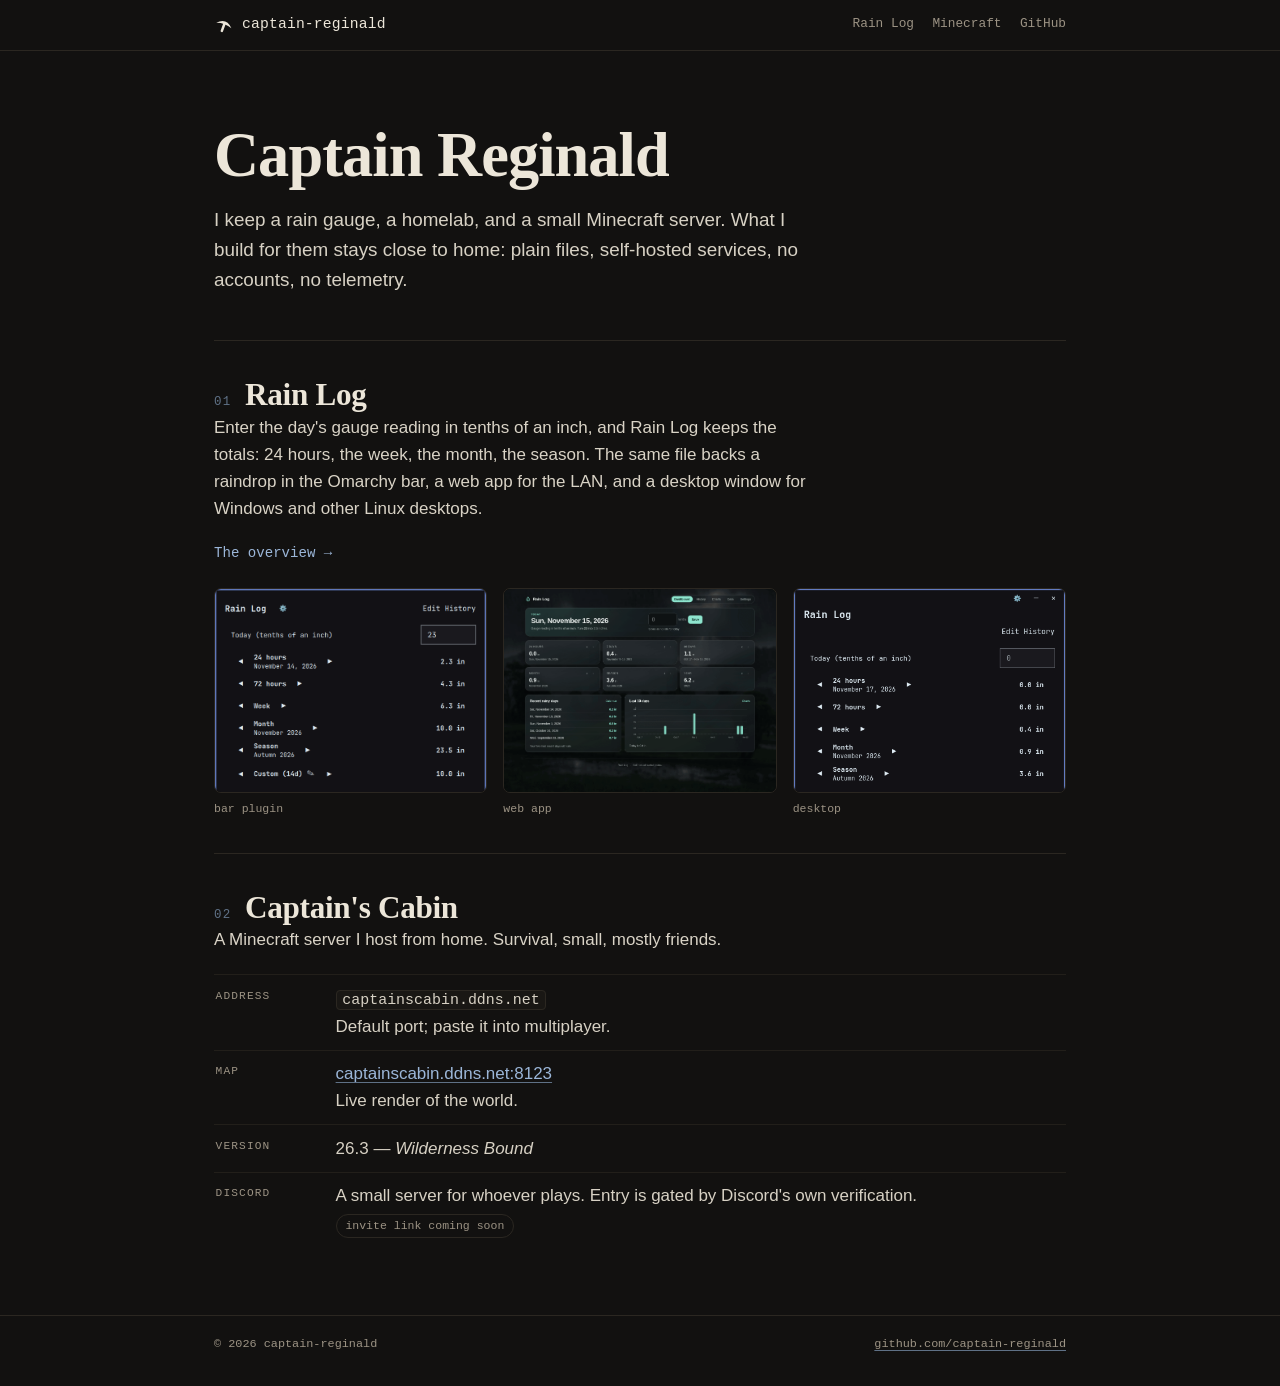
==== index.html @ d4533c63 "Switch brand mark to a pickaxe; label the nav link Minecraft" ====
<!doctype html>
<html lang="en">
<head>
<meta charset="utf-8">
<meta name="viewport" content="width=device-width, initial-scale=1">
<title>Captain Reginald</title>
<meta name="description" content="Captain Reginald — Rain Log, a rainfall journal for Omarchy, the LAN, and the desktop; and Captain's Cabin, a small Minecraft server.">
<meta name="theme-color" content="#121110">
<link rel="icon" href="/favicon.svg" type="image/svg+xml">
<meta property="og:type" content="website">
<meta property="og:url" content="https://captain-reginald.github.io/">
<meta property="og:title" content="Captain Reginald">
<meta property="og:description" content="Rain Log for Omarchy, the LAN, and the desktop; plus Captain's Cabin, a small Minecraft server.">
<meta property="og:image" content="https://captain-reginald.github.io/rainlog/assets/server-dashboard.png">
<link rel="stylesheet" href="/style.css">
</head>
<body>

<header class="top">
  <div class="wrap top-inner">
    <a class="brand" href="/" aria-label="Captain Reginald — home">
      <svg width="20" height="20" viewBox="0 0 64 64" aria-hidden="true">
        <g transform="rotate(20 32 32)">
          <path d="M6 34 Q 32 6 58 34 Q 32 24 6 34 Z" fill="currentColor"/>
          <path d="M32 26 L32 52" fill="none" stroke="currentColor" stroke-width="8" stroke-linecap="round"/>
        </g>
      </svg>
      captain-reginald
    </a>
    <nav aria-label="Site">
      <a href="#rainlog">Rain Log</a>
      <a href="#cabin">Minecraft</a>
      <a href="https://github.com/captain-reginald" rel="me">GitHub</a>
    </nav>
  </div>
</header>

<main class="wrap">

  <section class="hero">
    <h1>Captain Reginald</h1>
    <p class="lede">I keep a rain gauge, a homelab, and a small Minecraft server. What I build for them stays close to home: plain files, self-hosted services, no accounts, no telemetry.</p>
  </section>

  <section class="entry" id="rainlog">
    <h2><span class="num">01</span>Rain Log</h2>
    <p>Enter the day's gauge reading in tenths of an inch, and Rain Log keeps the totals: 24 hours, the week, the month, the season. The same file backs a raindrop in the Omarchy bar, a web app for the LAN, and a desktop window for Windows and other Linux desktops.</p>
    <p><a class="arrow" href="/rainlog/">The overview →</a></p>

    <div class="thumbs">
      <figure>
        <a href="/rainlog/#plugin">
          <img src="/rainlog/assets/plugin-preview.png" alt="Rain Log plugin card in the Omarchy bar, showing today's reading and rolling totals" width="660" height="620">
        </a>
        <figcaption>bar plugin</figcaption>
      </figure>
      <figure>
        <a href="/rainlog/#server">
          <img src="/rainlog/assets/server-dashboard.png" alt="Rain Log web dashboard with rolling totals, recent rainy days, and a 30-day chart" width="1440" height="1024">
        </a>
        <figcaption>web app</figcaption>
      </figure>
      <figure>
        <a href="/rainlog/#desktop">
          <img src="/rainlog/assets/desktop-main.png" alt="Rain Log Desktop window with the plugin's card layout" width="471" height="546">
        </a>
        <figcaption>desktop</figcaption>
      </figure>
    </div>
  </section>

  <section class="entry" id="cabin">
    <h2><span class="num">02</span>Captain's Cabin</h2>
    <p>A Minecraft server I host from home. Survival, small, mostly friends.</p>
    <dl class="facts">
      <div>
        <dt>Address</dt>
        <dd><code>captainscabin.ddns.net</code><br>Default port; paste it into multiplayer.</dd>
      </div>
      <div>
        <dt>Map</dt>
        <dd><a href="http://captainscabin.ddns.net:8123">captainscabin.ddns.net:8123</a><br>Live render of the world.</dd>
      </div>
      <div>
        <dt>Version</dt>
        <dd>26.3 — <em>Wilderness Bound</em></dd>
      </div>
      <div>
        <dt>Discord</dt>
        <!-- DISCORD-INVITE: when the invite is final, swap the <span class="soon">
             below for <a href="https://discord.gg/…">Join the Discord</a>.
             Entry is gated by Discord's server verification, not this page. -->
        <dd>A small server for whoever plays. Entry is gated by Discord's own verification.<br><span class="soon">invite link coming soon</span></dd>
      </div>
    </dl>
  </section>

</main>

<footer class="foot">
  <div class="wrap foot-inner">
    <span>© 2026 captain-reginald</span>
    <span class="grow"></span>
    <a href="https://github.com/captain-reginald">github.com/captain-reginald</a>
  </div>
</footer>

</body>
</html>
---- style.css ----
/* captain-reginald.github.io — shared styles */

:root {
  --bg: #121110;
  --panel: #191714;
  --line: #2b2721;
  --line-soft: #221f1a;
  --text: #ece6d9;
  --muted: #9c9384;
  --accent: #9bb6d8;
  --accent-dim: #5f7186;
  --mono: ui-monospace, "SF Mono", "Cascadia Mono", Menlo, Consolas, "Liberation Mono", monospace;
  --serif: "Iowan Old Style", "Palatino Linotype", Palatino, Georgia, "Times New Roman", serif;
  --sans: -apple-system, BlinkMacSystemFont, "Segoe UI", Roboto, "Helvetica Neue", Arial, sans-serif;
}

* { box-sizing: border-box; }

html { scroll-behavior: smooth; }

body {
  margin: 0;
  background: var(--bg);
  color: var(--text);
  font-family: var(--sans);
  font-size: 17px;
  line-height: 1.6;
}

.wrap { max-width: 900px; margin: 0 auto; padding: 0 1.5rem; }

a { color: var(--accent); text-decoration-color: var(--accent-dim); text-underline-offset: 3px; }
a:hover { color: #c3d7ee; text-decoration-color: var(--accent); }

:focus-visible { outline: 2px solid var(--accent); outline-offset: 3px; border-radius: 2px; }
::selection { background: #34475a; color: #f1f5f9; }

code { font-family: var(--mono); font-size: .88em; }

/* ---------- header ---------- */

.top { border-bottom: 1px solid var(--line); }

.top-inner {
  display: flex; align-items: center; justify-content: space-between;
  gap: 1rem; padding: .7rem 1.5rem;
}

.brand {
  display: inline-flex; align-items: center; gap: .5rem; white-space: nowrap;
  font-family: var(--mono); font-size: .92rem; letter-spacing: .01em;
  color: var(--text); text-decoration: none;
}
.brand svg { display: block; flex: none; }
.brand:hover { color: var(--accent); }

.top nav { display: flex; gap: 1.15rem; font-family: var(--mono); font-size: .8rem; }
.top nav a {
  color: var(--muted); text-decoration: none;
  padding: .2rem 0; border-bottom: 1px solid transparent; transition: color .12s, border-color .12s;
}
.top nav a:hover { color: var(--text); border-bottom-color: var(--accent-dim); }

/* ---------- intro ---------- */

.hero { padding: clamp(2.8rem, 7vw, 4.4rem) 0 clamp(2rem, 4vw, 2.8rem); }

.crumb { margin: 0 0 1.6rem; font-family: var(--mono); font-size: .8rem; }
.crumb a { color: var(--muted); text-decoration: none; }
.crumb a:hover { color: var(--accent); }

h1 {
  margin: 0; font-family: var(--serif); font-weight: 600;
  font-size: clamp(2.6rem, 7vw, 3.9rem); line-height: 1.05; letter-spacing: -0.015em;
}

.lede {
  max-width: 58ch; margin: 1.1rem 0 0;
  font-size: clamp(1.05rem, 2vw, 1.18rem); color: #d7d1c4;
}

.hero .lede { text-wrap: pretty; }

/* ---------- sections ---------- */

.entry { padding: 2.2rem 0; border-top: 1px solid var(--line); }

h2 {
  display: flex; align-items: baseline; gap: .85rem; margin: 0;
  font-family: var(--serif); font-weight: 600;
  font-size: clamp(1.55rem, 3.6vw, 1.95rem); line-height: 1.2; letter-spacing: -0.01em;
}
h2 .num {
  font-family: var(--mono); font-size: .78rem; font-weight: 400;
  letter-spacing: .1em; color: var(--accent-dim);
}

h2 + p { margin-top: .95rem; }

p.meta {
  max-width: none;
  display: flex; flex-wrap: wrap; gap: .15rem .9rem; align-items: baseline;
  margin: .5rem 0 1.15rem; font-family: var(--mono); font-size: .78rem;
  line-height: 1.7; color: var(--muted);
}
.meta > * { white-space: nowrap; }
.meta a { color: var(--muted); }
.meta a:hover { color: var(--accent); }
.meta .sep { display: none; }

.entry p { max-width: 64ch; margin: 0 0 1rem; color: #d9d3c6; }
.entry ul { max-width: 64ch; margin: 0 0 1rem; padding-left: 1.15rem; }
.entry li { margin-bottom: .3rem; }

.arrow { font-family: var(--mono); font-size: .88rem; text-decoration: none; }
.arrow:hover { text-decoration: underline; }

/* ---------- landing: thumbnails ---------- */

.thumbs {
  display: grid; grid-template-columns: repeat(3, 1fr); gap: 1rem;
  margin: 1.4rem 0 0;
}
.thumbs figure { margin: 0; }
.thumbs a {
  display: block; overflow: hidden; background: #0c0b0a;
  aspect-ratio: 4 / 3;
  border: 1px solid var(--line); border-radius: 7px; transition: border-color .15s;
}
.thumbs a:hover { border-color: var(--accent-dim); }
.thumbs img {
  display: block; width: 100%; height: 100%;
  object-fit: cover; object-position: top center;
}
.thumbs figcaption {
  margin-top: .45rem; font-family: var(--mono); font-size: .72rem; color: var(--muted);
}

/* ---------- landing: facts ---------- */

.facts { margin: 1.3rem 0 0; max-width: 100%; }
.facts > div {
  display: grid; grid-template-columns: 6.5rem 1fr;
  gap: 1rem; padding: .6rem .1rem; border-top: 1px solid var(--line-soft);
}
.facts dt {
  font-family: var(--mono); font-size: .7rem; letter-spacing: .1em;
  text-transform: uppercase; color: var(--muted); padding-top: .2rem;
}
.facts dd { margin: 0; color: #d7d1c4; }
.facts code {
  background: var(--panel); border: 1px solid var(--line);
  border-radius: 4px; padding: .08em .38em;
}
.soon {
  display: inline-block; margin-top: .3rem; padding: .12rem .55rem;
  border: 1px solid var(--line); border-radius: 999px;
  font-family: var(--mono); font-size: .72rem; color: var(--muted);
}

/* ---------- rain log: at a glance ---------- */

.glance-wrap { overflow-x: auto; margin: 1.8rem 0 0; }
table.glance { width: 100%; border-collapse: collapse; font-size: .95rem; min-width: 560px; }
.glance th, .glance td {
  text-align: left; padding: .55rem .65rem; border-bottom: 1px solid var(--line-soft);
  vertical-align: baseline;
}
.glance thead th {
  font-family: var(--mono); font-weight: 400; font-size: .7rem;
  letter-spacing: .12em; text-transform: uppercase; color: var(--muted);
}
.glance td:first-child { font-weight: 600; white-space: nowrap; }
.glance td:last-child { font-family: var(--mono); font-size: .78rem; color: var(--muted); }
.glance a { white-space: nowrap; }

/* ---------- commands ---------- */

.cmd {
  margin: 0 0 1.15rem; padding: .8rem 1rem; overflow-x: auto;
  background: #0e0d0b; border: 1px solid var(--line); border-radius: 7px;
  font-family: var(--mono); font-size: .84rem; line-height: 1.6; color: #d2ccbf;
}
.cmd .c { color: var(--muted); }

/* ---------- figures ---------- */

.figure { margin: 0 0 1.2rem; }
.figure img {
  display: block; width: 100%; height: auto;
  background: #0c0b0a; border: 1px solid var(--line); border-radius: 7px;
}
figcaption {
  margin-top: .45rem; font-family: var(--mono); font-size: .72rem;
  line-height: 1.5; color: var(--muted);
}

.shot-row {
  display: grid; grid-template-columns: repeat(auto-fit, minmax(230px, 1fr));
  gap: 1rem; margin: 1.4rem 0;
}
.shot-row .figure { margin: 0; }

.shot-wide { grid-template-columns: 2fr 1fr; align-items: start; }
.shot-wide .figure-phone img { max-width: 100%; }

/* ---------- footer ---------- */

.foot { border-top: 1px solid var(--line); margin-top: 2rem; padding: 1.2rem 0 2rem; }
.foot-inner {
  display: flex; flex-wrap: wrap; gap: .35rem 1.4rem; align-items: baseline;
  font-family: var(--mono); font-size: .74rem; color: var(--muted);
}
.foot-inner a { color: var(--muted); }
.foot-inner a:hover { color: var(--accent); }
.foot-inner .grow { flex: 1; }

/* ---------- small screens ---------- */

@media (max-width: 700px) {
  .top-inner { flex-wrap: wrap; row-gap: .1rem; padding: .55rem 1.2rem; }
  .top nav { gap: .9rem; font-size: .72rem; }
  .thumbs { grid-template-columns: 1fr; }
  .thumbs img { aspect-ratio: 16 / 10; }
  .facts > div { grid-template-columns: 1fr; gap: .05rem; }
  .shot-wide { grid-template-columns: 1fr; }
  .shot-wide .figure-phone img { max-width: 240px; margin: 0 auto; }
  .entry { padding: 1.8rem 0; }
}

@media (prefers-reduced-motion: reduce) {
  html { scroll-behavior: auto; }
  * { transition: none !important; }
}
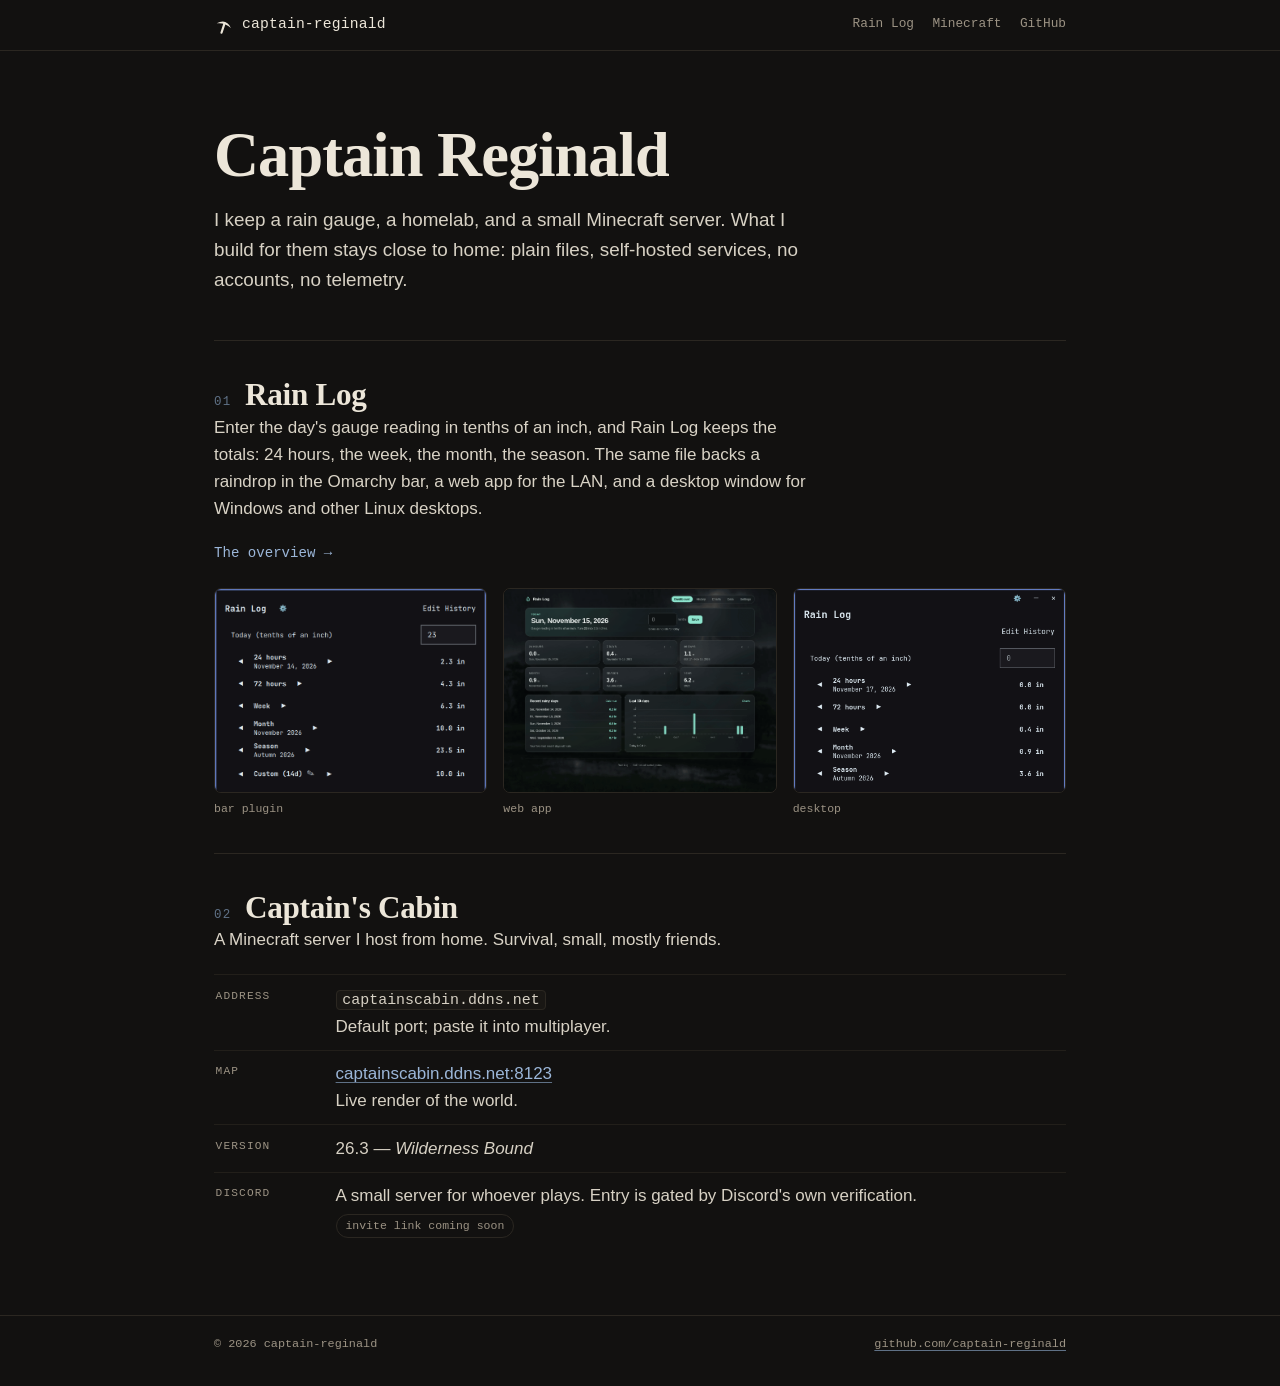
==== commit d2cd3e0d: "Lighten the pickaxe mark and give it a longer handle" ====
--- a/index.html
+++ b/index.html
@@ -20,9 +20,9 @@
   <div class="wrap top-inner">
     <a class="brand" href="/" aria-label="Captain Reginald — home">
       <svg width="20" height="20" viewBox="0 0 64 64" aria-hidden="true">
-        <g transform="rotate(20 32 32)">
-          <path d="M6 34 Q 32 6 58 34 Q 32 24 6 34 Z" fill="currentColor"/>
-          <path d="M32 26 L32 52" fill="none" stroke="currentColor" stroke-width="8" stroke-linecap="round"/>
+        <g transform="rotate(18 32 32)">
+          <path d="M8 34 Q 32 8 56 34 Q 32 23 8 34 Z" fill="currentColor"/>
+          <path d="M32 29 L32 58" fill="none" stroke="currentColor" stroke-width="7" stroke-linecap="round"/>
         </g>
       </svg>
       captain-reginald
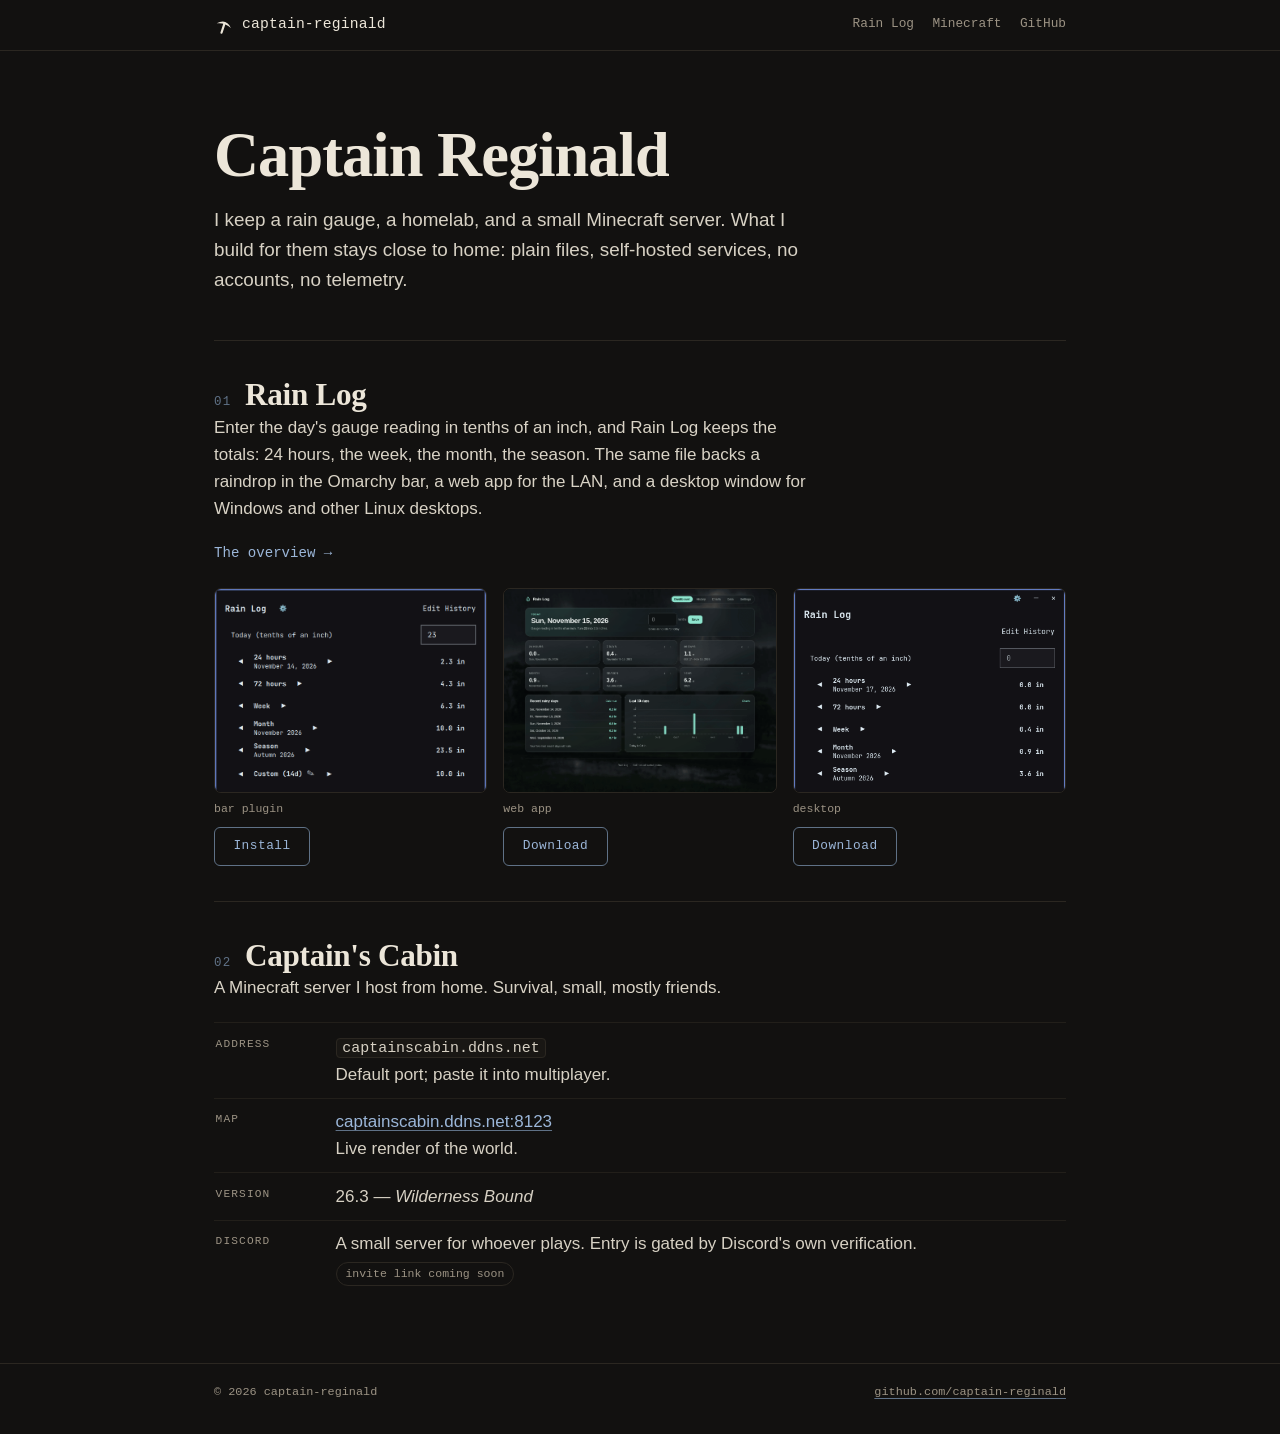
==== commit 15019cd9: "Send the Rain Log nav link to the page and add Install/Download buttons under each release" ====
--- a/index.html
+++ b/index.html
@@ -28,7 +28,7 @@
       captain-reginald
     </a>
     <nav aria-label="Site">
-      <a href="#rainlog">Rain Log</a>
+      <a href="/rainlog/">Rain Log</a>
       <a href="#cabin">Minecraft</a>
       <a href="https://github.com/captain-reginald" rel="me">GitHub</a>
     </nav>
@@ -49,22 +49,25 @@
 
     <div class="thumbs">
       <figure>
-        <a href="/rainlog/#plugin">
+        <a class="shot" href="/rainlog/#plugin">
           <img src="/rainlog/assets/plugin-preview.png" alt="Rain Log plugin card in the Omarchy bar, showing today's reading and rolling totals" width="660" height="620">
         </a>
         <figcaption>bar plugin</figcaption>
+        <a class="btn" href="https://github.com/captain-reginald/omarchy-rain-log">Install</a>
       </figure>
       <figure>
-        <a href="/rainlog/#server">
+        <a class="shot" href="/rainlog/#server">
           <img src="/rainlog/assets/server-dashboard.png" alt="Rain Log web dashboard with rolling totals, recent rainy days, and a 30-day chart" width="1440" height="1024">
         </a>
         <figcaption>web app</figcaption>
+        <a class="btn" href="https://github.com/captain-reginald/rainlog-server/releases">Download</a>
       </figure>
       <figure>
-        <a href="/rainlog/#desktop">
+        <a class="shot" href="/rainlog/#desktop">
           <img src="/rainlog/assets/desktop-main.png" alt="Rain Log Desktop window with the plugin's card layout" width="471" height="546">
         </a>
         <figcaption>desktop</figcaption>
+        <a class="btn" href="https://github.com/captain-reginald/rainlog-desktop/releases">Download</a>
       </figure>
     </div>
   </section>
--- a/style.css
+++ b/style.css
@@ -122,18 +122,32 @@
   margin: 1.4rem 0 0;
 }
 .thumbs figure { margin: 0; }
-.thumbs a {
+.thumbs .shot {
   display: block; overflow: hidden; background: #0c0b0a;
   aspect-ratio: 4 / 3;
   border: 1px solid var(--line); border-radius: 7px; transition: border-color .15s;
 }
-.thumbs a:hover { border-color: var(--accent-dim); }
+.thumbs .shot:hover { border-color: var(--accent-dim); }
 .thumbs img {
   display: block; width: 100%; height: 100%;
   object-fit: cover; object-position: top center;
 }
 .thumbs figcaption {
   margin-top: .45rem; font-family: var(--mono); font-size: .72rem; color: var(--muted);
+}
+
+/* ---------- buttons ---------- */
+
+.btn {
+  display: inline-block; margin-top: .6rem; padding: .5rem 1.15rem;
+  border: 1px solid var(--accent-dim); border-radius: 6px;
+  font-family: var(--mono); font-size: .8rem; letter-spacing: .04em;
+  color: var(--accent); text-decoration: none;
+  transition: background-color .15s, border-color .15s, color .15s;
+}
+.btn:hover {
+  background: var(--accent); border-color: var(--accent);
+  color: #14120f; text-decoration: none;
 }
 
 /* ---------- landing: facts ---------- */
@@ -232,3 +246,75 @@
   html { scroll-behavior: auto; }
   * { transition: none !important; }
 }
+
+/* ---------- rain log: storm backdrop + glass panels ---------- */
+
+body.rainlog {
+  background-color: #0c0e0f;
+  background-image:
+    linear-gradient(180deg, rgba(8, 10, 11, .34), rgba(8, 10, 11, .40) 55%, rgba(8, 10, 11, .50)),
+    url("/rainlog/assets/storm.jpg");
+  background-size: cover, cover;
+  background-position: center top, center 38%;
+  background-repeat: no-repeat, no-repeat;
+  background-attachment: fixed, fixed;
+}
+
+body.rainlog .top {
+  background: rgba(12, 14, 15, .45);
+  border-bottom: 1px solid rgba(255, 255, 255, .09);
+  backdrop-filter: blur(14px) saturate(1.1);
+  -webkit-backdrop-filter: blur(14px) saturate(1.1);
+}
+
+body.rainlog .hero,
+body.rainlog .entry {
+  margin-top: 1.1rem;
+  padding: clamp(1.25rem, 3vw, 2.1rem);
+  background: rgba(15, 18, 19, .45);
+  border: 1px solid rgba(255, 255, 255, .11);
+  border-radius: 14px;
+  box-shadow: 0 18px 55px rgba(0, 0, 0, .22);
+  backdrop-filter: blur(18px) saturate(1.1);
+  -webkit-backdrop-filter: blur(18px) saturate(1.1);
+}
+body.rainlog .hero { margin-top: 1.6rem; }
+body.rainlog .entry { border-top: 1px solid rgba(255, 255, 255, .10); }
+
+body.rainlog .glance th,
+body.rainlog .glance td { border-bottom-color: rgba(255, 255, 255, .09); }
+
+body.rainlog .figure img { border-color: rgba(255, 255, 255, .12); }
+
+body.rainlog .cmd {
+  background: rgba(8, 10, 10, .82);
+  border-color: rgba(255, 255, 255, .09);
+}
+
+body.rainlog .foot {
+  margin-top: 1.2rem;
+  border-top: 1px solid rgba(255, 255, 255, .09);
+  background: rgba(12, 14, 15, .42);
+  backdrop-filter: blur(12px);
+  -webkit-backdrop-filter: blur(12px);
+}
+
+@supports not ((backdrop-filter: blur(2px)) or (-webkit-backdrop-filter: blur(2px))) {
+  body.rainlog .hero,
+  body.rainlog .entry { background: rgba(18, 20, 21, .93); }
+  body.rainlog .top { background: rgba(12, 14, 15, .95); }
+}
+
+@media (max-width: 700px) {
+  body.rainlog .meta > * { white-space: normal; }
+  body.rainlog .meta a { overflow-wrap: anywhere; }
+
+  .glance-wrap { overflow-x: visible; }
+  table.glance { min-width: 0; font-size: .88rem; }
+  .glance th, .glance td { padding: .5rem .35rem; }
+  .glance td:first-child, .glance a { white-space: normal; }
+  .glance td:last-child { font-size: .72rem; }
+  body.rainlog { background-attachment: scroll, scroll; background-position: center top, 64% top; }
+  body.rainlog .hero, body.rainlog .entry { border-radius: 12px; margin-top: .8rem; }
+  body.rainlog .hero { margin-top: 1.1rem; }
+}
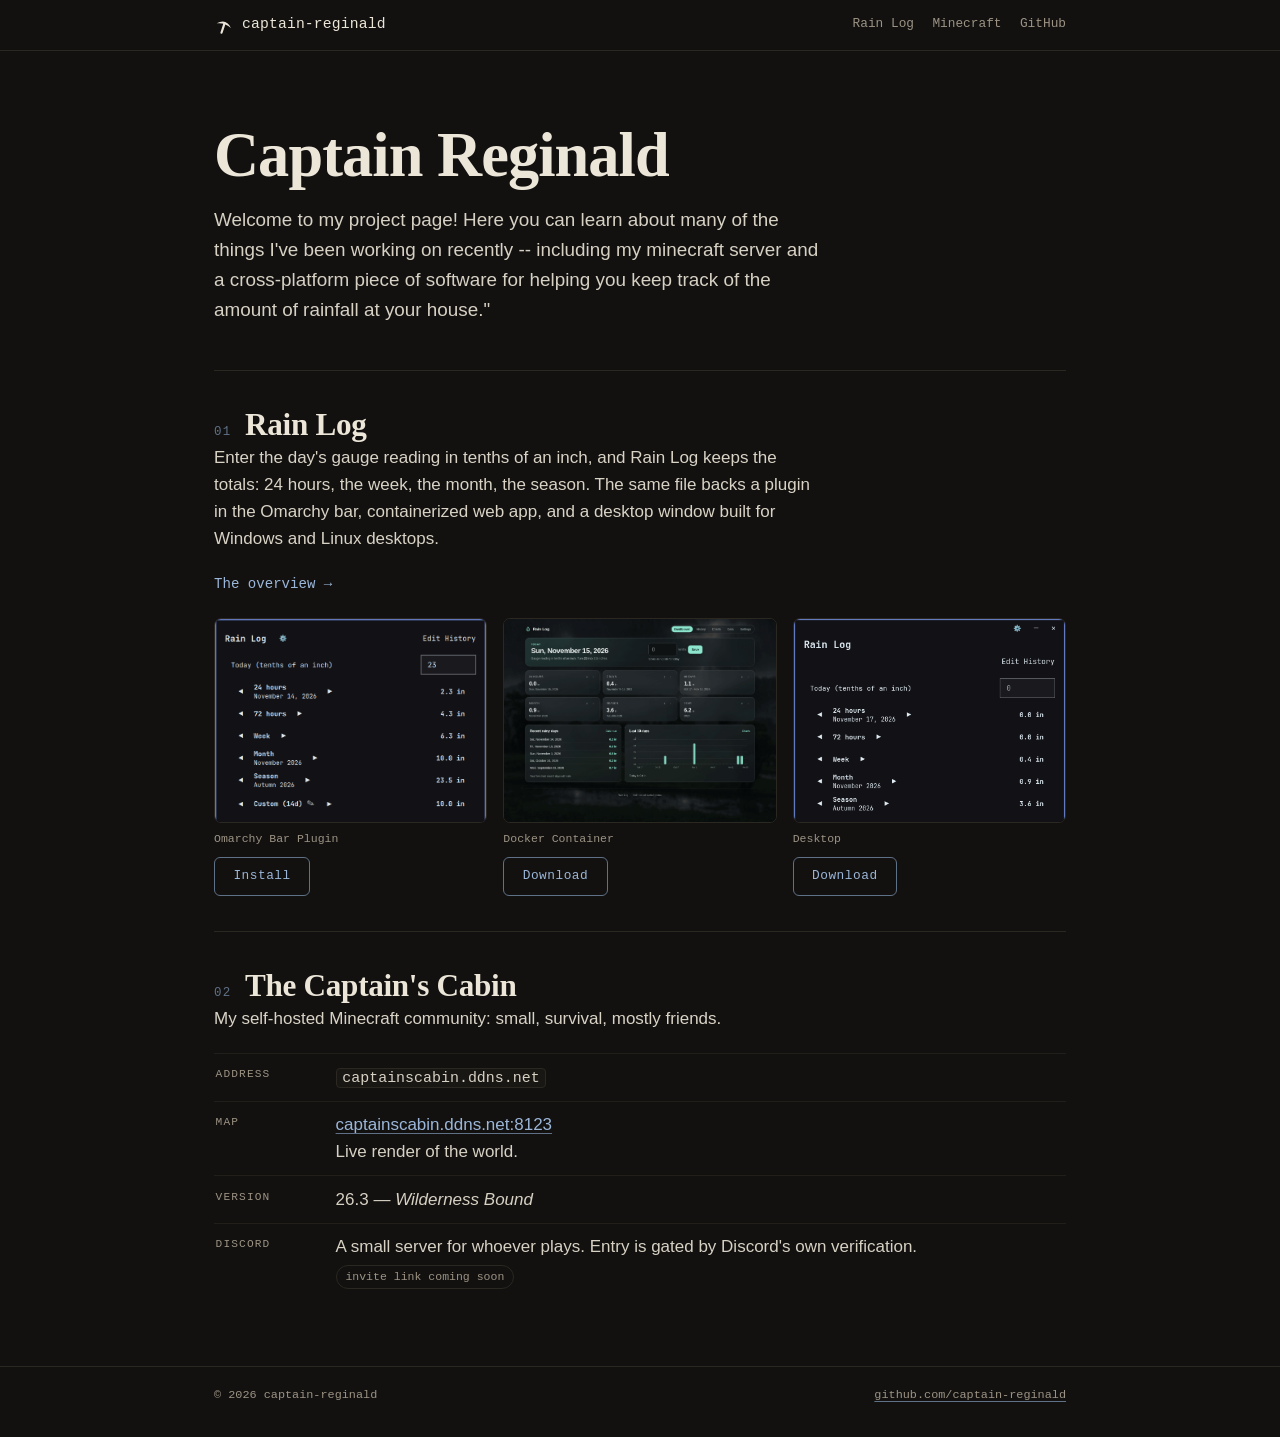
==== commit cb67de77: "Update index.html Updated language for tone and readability." ====
--- a/index.html
+++ b/index.html
@@ -4,13 +4,13 @@
 <meta charset="utf-8">
 <meta name="viewport" content="width=device-width, initial-scale=1">
 <title>Captain Reginald</title>
-<meta name="description" content="Captain Reginald — Rain Log, a rainfall journal for Omarchy, the LAN, and the desktop; and Captain's Cabin, a small Minecraft server.">
+<meta name="description" content="Captain Reginald — Learn more about my projects.">
 <meta name="theme-color" content="#121110">
 <link rel="icon" href="/favicon.svg" type="image/svg+xml">
 <meta property="og:type" content="website">
 <meta property="og:url" content="https://captain-reginald.github.io/">
 <meta property="og:title" content="Captain Reginald">
-<meta property="og:description" content="Rain Log for Omarchy, the LAN, and the desktop; plus Captain's Cabin, a small Minecraft server.">
+<meta property="og:description" content="Rain Log for Linux, Windows, and web; and The Captain's Cabin, a small Minecraft server.">
 <meta property="og:image" content="https://captain-reginald.github.io/rainlog/assets/server-dashboard.png">
 <link rel="stylesheet" href="/style.css">
 </head>
@@ -39,12 +39,12 @@
 
   <section class="hero">
     <h1>Captain Reginald</h1>
-    <p class="lede">I keep a rain gauge, a homelab, and a small Minecraft server. What I build for them stays close to home: plain files, self-hosted services, no accounts, no telemetry.</p>
+    <p class="lede">Welcome to my project page! Here you can learn about many of the things I've been working on recently -- including my minecraft server and a cross-platform piece of software for helping you keep track of the amount of rainfall at your house."</p>
   </section>
 
   <section class="entry" id="rainlog">
     <h2><span class="num">01</span>Rain Log</h2>
-    <p>Enter the day's gauge reading in tenths of an inch, and Rain Log keeps the totals: 24 hours, the week, the month, the season. The same file backs a raindrop in the Omarchy bar, a web app for the LAN, and a desktop window for Windows and other Linux desktops.</p>
+    <p>Enter the day's gauge reading in tenths of an inch, and Rain Log keeps the totals: 24 hours, the week, the month, the season. The same file backs a plugin in the Omarchy bar, containerized web app, and a desktop window built for Windows and Linux desktops.</p>
     <p><a class="arrow" href="/rainlog/">The overview →</a></p>
 
     <div class="thumbs">
@@ -52,33 +52,33 @@
         <a class="shot" href="/rainlog/#plugin">
           <img src="/rainlog/assets/plugin-preview.png" alt="Rain Log plugin card in the Omarchy bar, showing today's reading and rolling totals" width="660" height="620">
         </a>
-        <figcaption>bar plugin</figcaption>
+        <figcaption>Omarchy Bar Plugin</figcaption>
         <a class="btn" href="https://github.com/captain-reginald/omarchy-rain-log">Install</a>
       </figure>
       <figure>
         <a class="shot" href="/rainlog/#server">
           <img src="/rainlog/assets/server-dashboard.png" alt="Rain Log web dashboard with rolling totals, recent rainy days, and a 30-day chart" width="1440" height="1024">
         </a>
-        <figcaption>web app</figcaption>
+        <figcaption>Docker Container</figcaption>
         <a class="btn" href="https://github.com/captain-reginald/rainlog-server/releases">Download</a>
       </figure>
       <figure>
         <a class="shot" href="/rainlog/#desktop">
           <img src="/rainlog/assets/desktop-main.png" alt="Rain Log Desktop window with the plugin's card layout" width="471" height="546">
         </a>
-        <figcaption>desktop</figcaption>
+        <figcaption>Desktop</figcaption>
         <a class="btn" href="https://github.com/captain-reginald/rainlog-desktop/releases">Download</a>
       </figure>
     </div>
   </section>
 
   <section class="entry" id="cabin">
-    <h2><span class="num">02</span>Captain's Cabin</h2>
-    <p>A Minecraft server I host from home. Survival, small, mostly friends.</p>
+    <h2><span class="num">02</span>The Captain's Cabin</h2>
+    <p>My self-hosted Minecraft community: small, survival, mostly friends.</p>
     <dl class="facts">
       <div>
         <dt>Address</dt>
-        <dd><code>captainscabin.ddns.net</code><br>Default port; paste it into multiplayer.</dd>
+        <dd><code>captainscabin.ddns.net</code><br></dd>
       </div>
       <div>
         <dt>Map</dt>
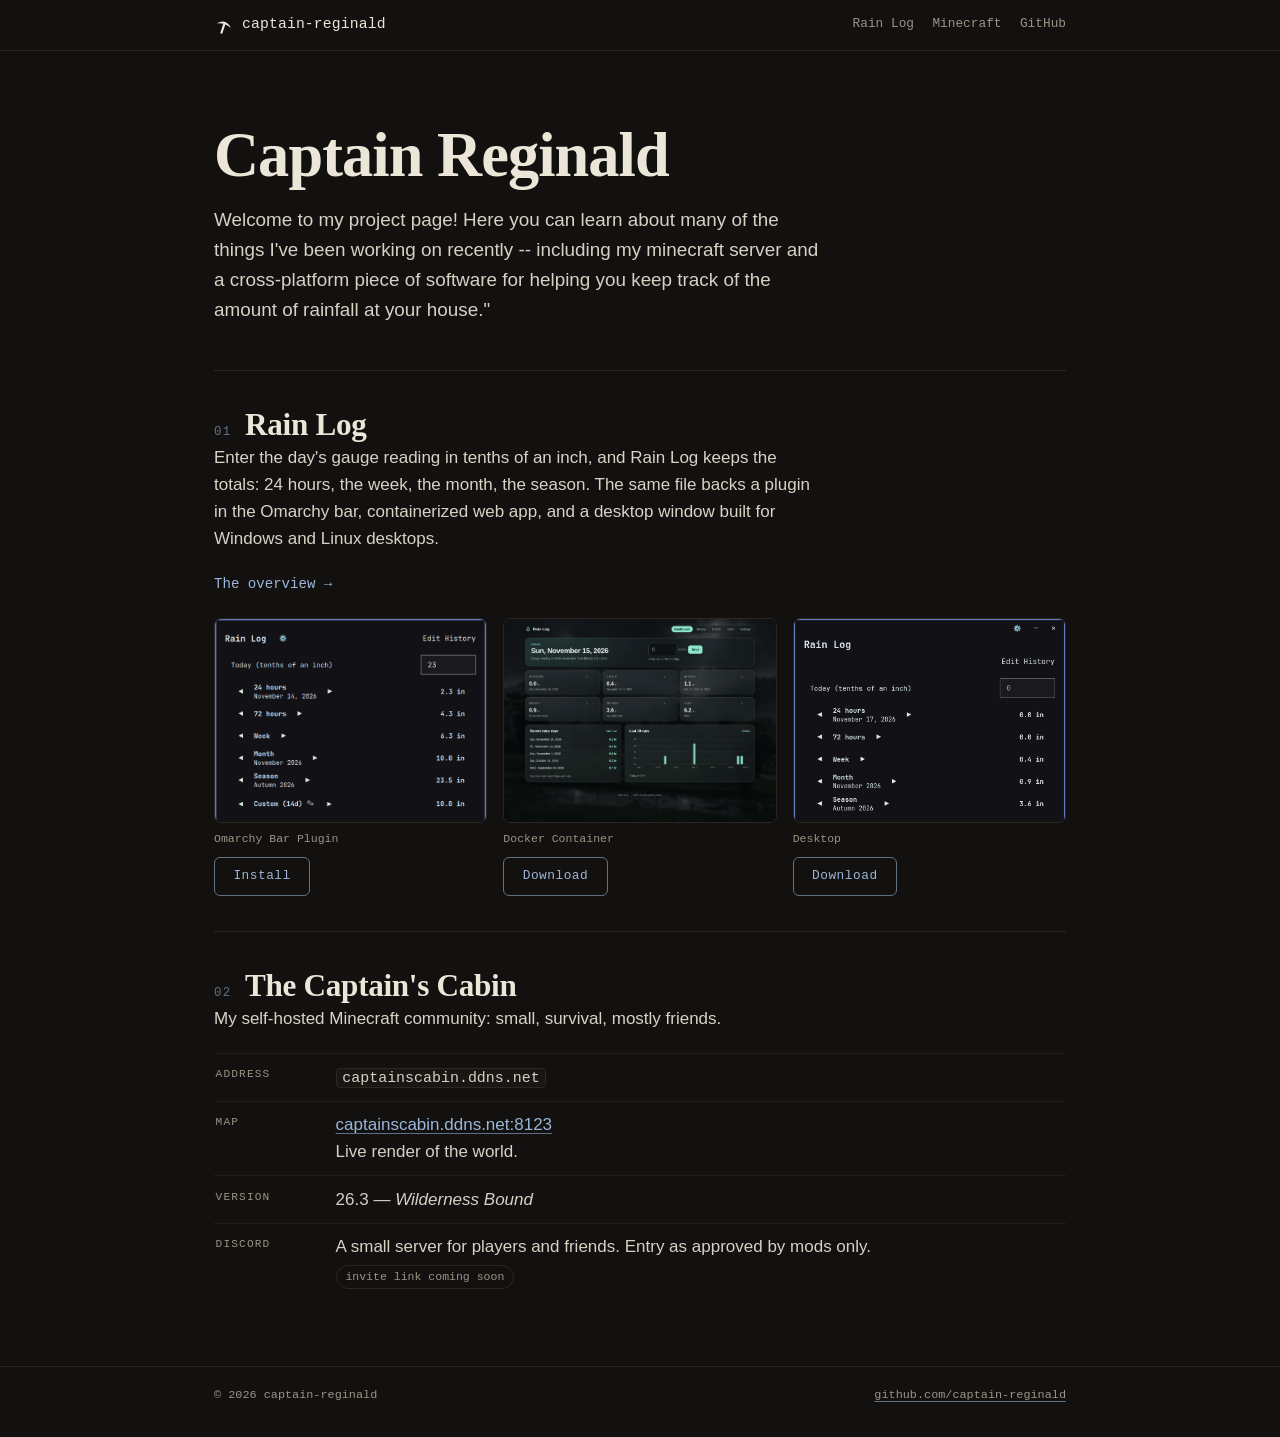
==== commit 5e23409d: "Update index.html Discord language" ====
--- a/index.html
+++ b/index.html
@@ -93,7 +93,7 @@
         <!-- DISCORD-INVITE: when the invite is final, swap the <span class="soon">
              below for <a href="https://discord.gg/…">Join the Discord</a>.
              Entry is gated by Discord's server verification, not this page. -->
-        <dd>A small server for whoever plays. Entry is gated by Discord's own verification.<br><span class="soon">invite link coming soon</span></dd>
+        <dd>A small server for players and friends. Entry as approved by mods only.<br><span class="soon">invite link coming soon</span></dd>
       </div>
     </dl>
   </section>
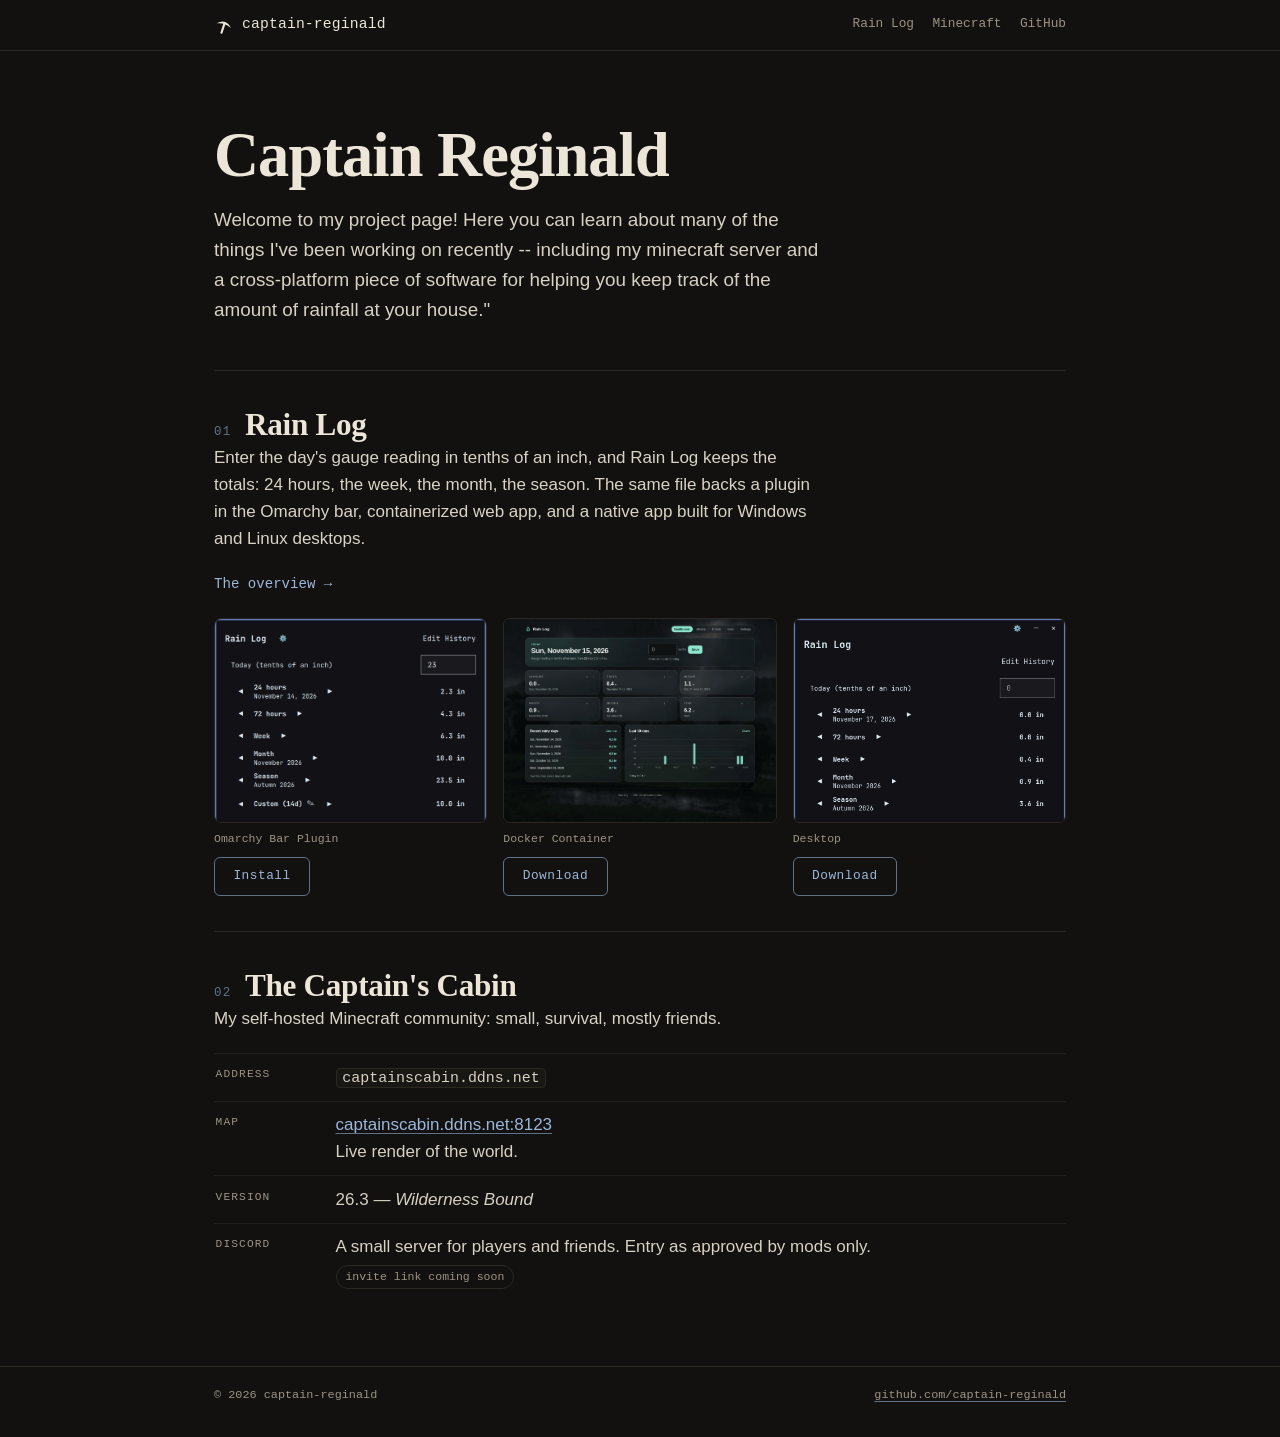
==== commit 77d727af: "Update index.html Rainlog app phrasing" ====
--- a/index.html
+++ b/index.html
@@ -44,7 +44,7 @@
 
   <section class="entry" id="rainlog">
     <h2><span class="num">01</span>Rain Log</h2>
-    <p>Enter the day's gauge reading in tenths of an inch, and Rain Log keeps the totals: 24 hours, the week, the month, the season. The same file backs a plugin in the Omarchy bar, containerized web app, and a desktop window built for Windows and Linux desktops.</p>
+    <p>Enter the day's gauge reading in tenths of an inch, and Rain Log keeps the totals: 24 hours, the week, the month, the season. The same file backs a plugin in the Omarchy bar, containerized web app, and a native app built for Windows and Linux desktops.</p>
     <p><a class="arrow" href="/rainlog/">The overview →</a></p>
 
     <div class="thumbs">
